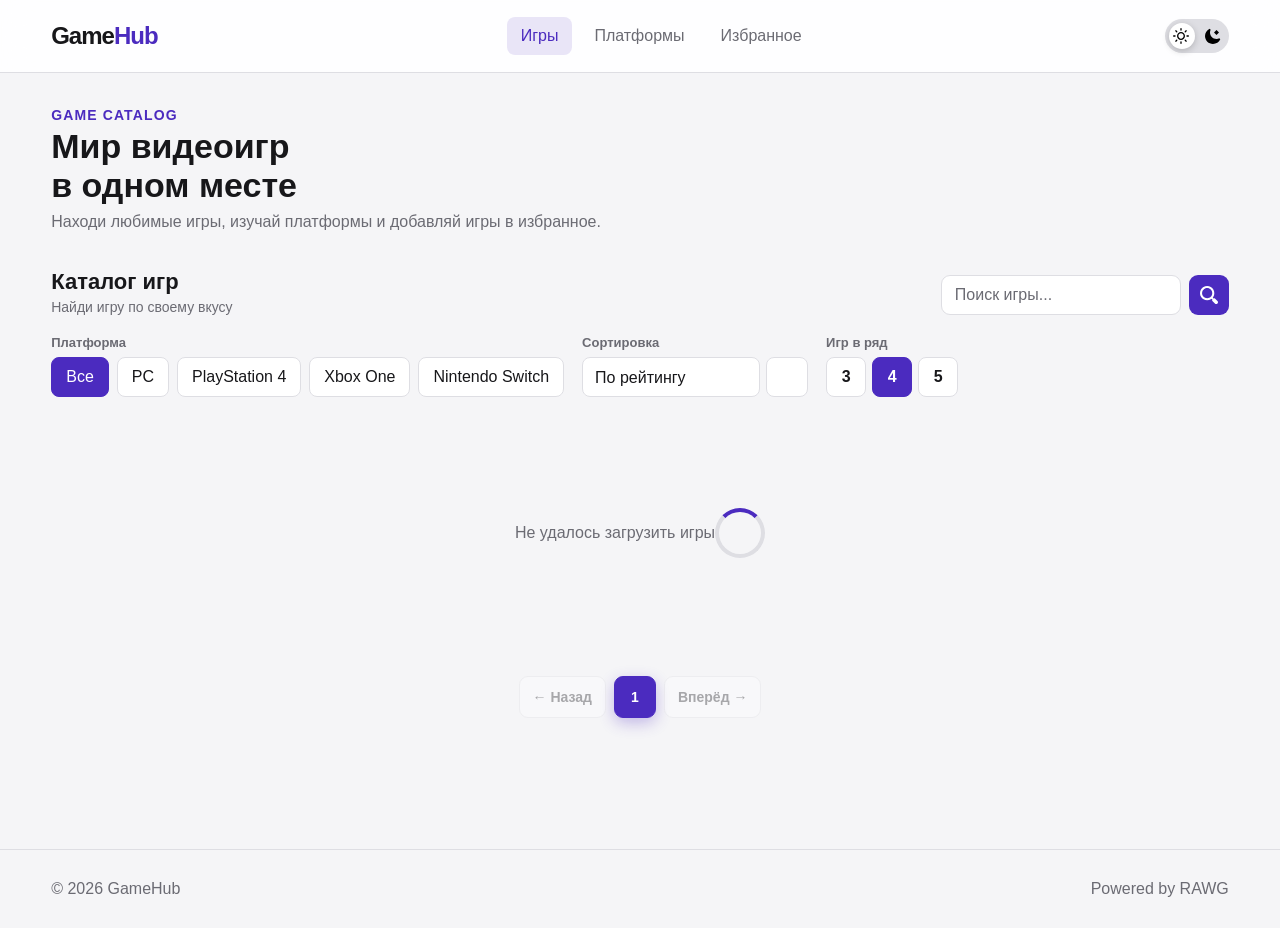
==== index.html @ fd990f07 "project" ====
<!doctype html>
<html lang="ru">
  <head>
    <meta charset="UTF-8" />
    <meta name="viewport" content="width=device-width, initial-scale=1.0" />
    <title>GameHub — каталог игр</title>

    <link rel="stylesheet" href="./css/global.css" />
    <link rel="stylesheet" href="./css/index.css" />
  </head>

  <body>
    <header class="header">
      <div class="container header__inner">
        <a href="./index.html" class="logo"> Game<span>Hub</span> </a>

        <nav class="nav">
          <a href="./index.html" class="nav__link active"> Игры </a>

          <a href="./platforms.html" class="nav__link"> Платформы </a>

          <a href="./favorites.html" class="nav__link"> Избранное </a>
        </nav>

        <label class="theme-switch">
          <input type="checkbox" id="themeToggle" />

          <span class="theme-switch__slider">
            <img
              src="./assets/svg/sun.svg"
              class="theme-switch__icon theme-switch__sun"
              alt=""
            />

            <img
              src="./assets/svg/moon.svg"
              class="theme-switch__icon theme-switch__moon"
              alt=""
            />

            <span class="theme-switch__circle"></span>
          </span>
        </label>
      </div>
    </header>

    <main>
      <section class="hero">
        <div class="container">
          <div class="hero__content">
            <p class="hero__subtitle">GAME CATALOG</p>

            <h1>
              Мир видеоигр<br />
              в одном месте
            </h1>

            <p class="hero__description">
              Находи любимые игры, изучай платформы и добавляй игры в избранное.
            </p>
          </div>
        </div>
      </section>

      <section class="catalog">
        <div class="container">
          <div class="catalog__top">
            <div>
              <h2>Каталог игр</h2>

              <p class="catalog__description">Найди игру по своему вкусу</p>
            </div>

            <div class="search">
              <input type="text" id="searchInput" placeholder="Поиск игры..." />

              <button id="searchButton" type="button" aria-label="Поиск">
                <img src="./assets/svg/magnifying-glass.svg" alt="" />
              </button>
            </div>
          </div>

          <div class="catalog-controls">
            <div class="filter-group">
              <span class="filter-label"> Платформа </span>

              <div class="filters">
                <button class="filter-button active" data-platform="">
                  Все
                </button>

                <button class="filter-button" data-platform="4">PC</button>

                <button class="filter-button" data-platform="18">
                  PlayStation 4
                </button>

                <button class="filter-button" data-platform="1">
                  Xbox One
                </button>

                <button class="filter-button" data-platform="7">
                  Nintendo Switch
                </button>
              </div>
            </div>

            <div class="sort-group">
              <label class="filter-label" for="sortSelect"> Сортировка </label>

              <div class="sort-control">
                <div class="select-wrapper">
                  <select id="sortSelect">
                    <option value="rating">По рейтингу</option>

                    <option value="released">По дате выхода</option>

                    <option value="added">По популярности</option>

                    <option value="name">По названию</option>
                  </select>

                  <img
                    src="./assets/svg/arrow-down-search.svg"
                    class="select-arrow"
                    alt=""
                  />
                </div>

                <button
                  type="button"
                  id="sortDirection"
                  class="sort-direction"
                  aria-label="Изменить направление сортировки"
                  title="Изменить направление сортировки"
                >
                  <img
                    id="sortDirectionIcon"
                    src="./assets/svg/arrow-up.svg"
                    alt=""
                  />
                </button>
              </div>
            </div>

            <div class="view-group">
              <span class="filter-label"> Игр в ряд </span>

              <div class="view-buttons">
                <button class="view-button" data-columns="3">3</button>

                <button class="view-button active" data-columns="4">4</button>

                <button class="view-button" data-columns="5">5</button>
              </div>
            </div>
          </div>

          <div id="gamesContainer" class="games-grid">
            <div class="loader">Загрузка игр...</div>
          </div>

          <div class="pagination">
            <button id="prevButton" class="pagination__arrow" disabled>
              ← Назад
            </button>

            <span id="pageNumber">1</span>

            <button id="nextButton" class="pagination__arrow">Вперёд →</button>
          </div>
        </div>
      </section>
    </main>

    <footer class="footer">
      <div class="container">
        <p>© 2026 GameHub</p>
        <p>Powered by RAWG</p>
      </div>
    </footer>

    <script src="./js/theme.js"></script>
    <script src="./js/api.js"></script>
    <script src="./js/index.js"></script>
  </body>
</html>
---- css/global.css ----
* {
  margin: 0;
  padding: 0;
  box-sizing: border-box;
}

:root {
  --bg: #f5f5f7;
  --surface: #ffffff;
  --surface-hover: #eeeeef;

  --text: #17171a;
  --text-secondary: #6b6b73;

  --border: #dedee3;

  --accent: #4b2bbf;
  --accent-hover: #38208f;

  --shadow: 0 10px 30px rgba(0, 0, 0, 0.08);

  --radius: 14px;

  --transition: 0.25s ease;
}

body.dark {
  --bg: #101014;
  --surface: #18181d;
  --surface-hover: #222229;

  --text: #f5f5f7;
  --text-secondary: #a5a5ad;

  --border: #303038;

  --accent: #5b3bc4;
  --accent-hover: #482ba8;

  --shadow: 0 10px 30px rgba(0, 0, 0, 0.3);
}

html {
  scroll-behavior: smooth;
}

body {
  font-family: "Inter", "Segoe UI", Arial, sans-serif;
  background: var(--bg);
  color: var(--text);
  transition:
    background var(--transition),
    color var(--transition);
  min-height: 100vh;
}

a {
  color: inherit;
  text-decoration: none;
}

button,
input,
select {
  font: inherit;
}

button {
  cursor: pointer;
}

.container {
  width: min(1200px, 92%);
  margin: 0 auto;
}

.header {
  position: sticky;
  top: 0;
  z-index: 100;
  background: color-mix(in srgb, var(--surface) 90%, transparent);
  backdrop-filter: blur(15px);
  border-bottom: 1px solid var(--border);
}

.header__inner {
  min-height: 72px;
  display: flex;
  align-items: center;
  justify-content: space-between;
  gap: 30px;
}

.logo {
  font-size: 24px;
  font-weight: 800;
  letter-spacing: -1px;
}

.logo span {
  color: var(--accent);
}

.nav {
  display: flex;
  align-items: center;
  gap: 8px;
}

.nav__link {
  padding: 10px 14px;
  color: var(--text-secondary);
  border-radius: 8px;
  transition: var(--transition);
}

.nav__link:hover {
  color: var(--text);
  background: var(--surface-hover);
}

.nav__link.active {
  color: var(--accent);
  background: color-mix(in srgb, var(--accent) 12%, transparent);
}

.theme-switch {
  position: relative;
  width: 64px;
  height: 34px;
  display: block;
  flex-shrink: 0;
  cursor: pointer;
}

.theme-switch input {
  position: absolute;
  width: 1px;
  height: 1px;
  opacity: 0;
  pointer-events: none;
}

.theme-switch__slider {
  position: absolute;
  inset: 0;
  display: flex;
  align-items: center;
  justify-content: space-between;
  padding: 0 8px;
  border-radius: 50px;
  background: #dedee3;
  transition: var(--transition);
}

body.dark .theme-switch__slider {
  background: #393944;
}

.theme-switch__icon {
  position: relative;
  z-index: 2;
  width: 16px;
  height: 16px;
  object-fit: contain;
  transition: var(--transition);
  filter: brightness(0);
}

.theme-switch__sun {
  opacity: 1;
}

.theme-switch__moon {
  opacity: 1;
}

.theme-switch__circle {
  position: absolute;
  top: 4px;
  left: 4px;
  width: 26px;
  height: 26px;
  border-radius: 50%;
  background: #ffffff;
  box-shadow: 0 2px 7px rgba(0, 0, 0, 0.2);
  transition: transform var(--transition);
}

.theme-switch input:checked + .theme-switch__slider .theme-switch__circle {
  transform: translateX(30px);
}

.theme-switch input:checked + .theme-switch__slider .theme-switch__sun {
  opacity: 0.45;
}

.theme-switch input:checked + .theme-switch__slider .theme-switch__moon {
  opacity: 1;
}

.footer {
  margin-top: 80px;
  padding: 30px 0;
  border-top: 1px solid var(--border);
  color: var(--text-secondary);
}

.footer .container {
  display: flex;
  justify-content: space-between;
  gap: 20px;
}

.loader {
  width: 100%;
  padding: 80px 20px;
  text-align: center;
  color: var(--text-secondary);
}

.page-header {
  padding: 80px 0 50px;
  background: var(--surface);
  border-bottom: 1px solid var(--border);
}

.page-header__subtitle {
  color: var(--accent);
  font-size: 13px;
  font-weight: 700;
  letter-spacing: 2px;
  margin-bottom: 12px;
}

.page-header h1 {
  font-size: clamp(40px, 6vw, 70px);
  letter-spacing: -3px;
  margin-bottom: 15px;
}

.page-header p:last-child {
  color: var(--text-secondary);
  font-size: 18px;
}

.sort-direction img,
.sort-arrow img,
.filter-arrow img,
.arrow-icon {
  width: 16px;
  height: 16px;
  object-fit: contain;
  filter: brightness(0) invert(1);
}

.scroll-top {
  position: fixed;
  right: 28px;
  bottom: 28px;
  z-index: 9999;
  width: 50px;
  height: 50px;
  display: flex;
  align-items: center;
  justify-content: center;
  padding: 0;
  border: 1px solid var(--border);
  border-radius: 50%;
  background: var(--surface);
  color: var(--text);
  box-shadow: 0 8px 25px rgba(0, 0, 0, 0.25);
  opacity: 0;
  visibility: hidden;
  pointer-events: none;
  transform: translateY(15px);
  transition:
    opacity 0.3s ease,
    visibility 0.3s ease,
    transform 0.3s ease,
    background 0.25s ease,
    border-color 0.25s ease;
}

.scroll-top.visible {
  opacity: 1;
  visibility: visible;
  pointer-events: auto;
  transform: translateY(0);
}

.scroll-top:hover {
  background: var(--accent);
  border-color: var(--accent);
  transform: translateY(-4px);
}

.scroll-top:active {
  transform: scale(0.92);
}

.scroll-top img {
  width: 20px;
  height: 20px;
  object-fit: contain;
  filter: brightness(0) invert(1);
}

@media (max-width: 700px) {
  .header__inner {
    min-height: 64px;
  }

  .nav {
    display: none;
  }

  .footer .container {
    flex-direction: column;
  }

  .scroll-top {
    right: 18px;
    bottom: 18px;
    width: 44px;
    height: 44px;
  }

  .scroll-top img {
    width: 18px;
    height: 18px;
  }
}
---- css/index.css ----
.hero {
  padding: 34px 0 28px;
}

.hero__content {
  animation: fadeUp 0.6s ease both;
}

.hero__subtitle {
  margin: 0 0 4px;
  font-size: 14px;
  font-weight: 600;
  color: var(--accent);
  letter-spacing: 0.08em;
  text-transform: uppercase;
}

.hero h1 {
  margin: 0;
  font-size: 34px;
  line-height: 1.15;
  animation: fadeDown 0.6s ease both;
}

.hero__description {
  margin: 8px 0 0;
  color: var(--text-secondary);
  font-size: 16px;
  animation: fadeUp 0.6s ease 0.1s both;
}

.catalog {
  padding: 10px 0 50px;
}

.catalog__top {
  display: flex;
  align-items: end;
  justify-content: space-between;
  gap: 30px;
  margin-bottom: 20px;
}

.catalog__top h2 {
  font-size: 22px;
}

.catalog__description {
  margin-top: 4px;
  color: var(--text-secondary);
  font-size: 14px;
}

.search {
  display: flex;
  gap: 8px;
}

.search input {
  width: 240px;
  height: 40px;
  padding: 0 13px;
  border: 1px solid var(--border);
  border-radius: 9px;
  outline: none;
  background: var(--surface);
  color: var(--text);
  transition:
    border-color 0.25s ease,
    box-shadow 0.25s ease,
    transform 0.25s ease;
}

.search input::placeholder {
  color: var(--text-secondary);
}

.search input:focus {
  border-color: var(--accent);
  box-shadow: 0 0 0 3px color-mix(in srgb, var(--accent) 18%, transparent);
  transform: translateY(-1px);
}

.search button {
  width: 40px;
  height: 40px;
  display: flex;
  align-items: center;
  justify-content: center;
  padding: 0;
  border: 0;
  border-radius: 9px;
  background: var(--accent);
  color: #ffffff;
  transition:
    transform 0.2s ease,
    background 0.25s ease,
    box-shadow 0.2s ease;
}

.search button:hover {
  background: var(--accent-hover);
  transform: translateY(-2px);
  box-shadow: 0 7px 18px color-mix(in srgb, var(--accent) 30%, transparent);
}

.search button:active {
  transform: scale(0.95);
}

.search button img {
  width: 18px;
  height: 18px;
  object-fit: contain;
  filter: brightness(0) invert(1);
}

.catalog-controls {
  display: flex;
  flex-wrap: wrap;
  align-items: end;
  gap: 18px;
  margin-bottom: 26px;
  animation: fadeUp 0.5s ease 0.15s both;
}

.filter-group,
.sort-group,
.view-group {
  display: flex;
  flex-direction: column;
  gap: 7px;
}

.filter-label {
  font-size: 13px;
  font-weight: 600;
  color: var(--text-secondary);
}

.filters {
  display: flex;
  flex-wrap: wrap;
  gap: 8px;
}

.filter-button {
  height: 40px;
  padding: 0 14px;
  border: 1px solid var(--border);
  border-radius: 8px;
  background: var(--surface);
  color: var(--text);
  cursor: pointer;
  transition:
    transform 0.2s ease,
    background 0.25s ease,
    border-color 0.25s ease,
    color 0.25s ease;
}

.filter-button:hover {
  transform: translateY(-2px);
  border-color: var(--accent);
}

.filter-button:active {
  transform: scale(0.96);
}

.filter-button.active {
  background: var(--accent);
  border-color: var(--accent);
  color: #ffffff;
}

.sort-control {
  display: flex;
  align-items: center;
  gap: 6px;
}

.select-wrapper {
  position: relative;
  display: flex;
  align-items: center;
}

#sortSelect {
  min-width: 170px;
  height: 40px;
  padding: 0 36px 0 12px;
  border: 1px solid var(--border);
  border-radius: 8px;
  outline: none;
  appearance: none;
  background: var(--surface);
  color: var(--text);
  cursor: pointer;
  transition:
    border-color 0.25s ease,
    box-shadow 0.25s ease;
}

#sortSelect:hover,
#sortSelect:focus {
  border-color: var(--accent);
  box-shadow: 0 0 0 3px color-mix(in srgb, var(--accent) 18%, transparent);
}

.select-arrow {
  position: absolute;
  right: 11px;
  width: 14px;
  height: 14px;
  pointer-events: none;
  object-fit: contain;
  filter: brightness(0) invert(1);
}

.sort-direction {
  width: 42px;
  height: 40px;
  flex-shrink: 0;
  display: flex;
  align-items: center;
  justify-content: center;
  padding: 0;
  border: 1px solid var(--border);
  border-radius: 8px;
  background: var(--surface);
  color: var(--text);
  cursor: pointer;
  transition:
    transform 0.2s ease,
    background 0.25s ease,
    border-color 0.25s ease;
}

.sort-direction:hover {
  background: var(--surface-hover);
  border-color: var(--accent);
  transform: translateY(-2px);
}

.sort-direction:active {
  transform: scale(0.92);
}

.sort-direction img {
  width: 16px;
  height: 16px;
  object-fit: contain;
  filter: brightness(0) invert(1);
}

.view-buttons {
  display: flex;
  gap: 6px;
}

.view-button {
  width: 40px;
  height: 40px;
  border: 1px solid var(--border);
  border-radius: 8px;
  background: var(--surface);
  color: var(--text);
  cursor: pointer;
  font-weight: 700;
  transition:
    transform 0.2s ease,
    background 0.25s ease,
    border-color 0.25s ease,
    color 0.25s ease;
}

.view-button:hover {
  transform: translateY(-2px);
  border-color: var(--accent);
}

.view-button:active {
  transform: scale(0.92);
}

.view-button.active {
  background: var(--accent);
  border-color: var(--accent);
  color: #ffffff;
}

.games-grid {
  --columns: 4;
  display: grid;
  grid-template-columns: repeat(var(--columns), minmax(0, 1fr));
  gap: 20px;
}

.game-card {
  position: relative;
  min-width: 0;
  overflow: hidden;
  border: 1px solid var(--border);
  border-radius: 14px;
  background: var(--surface);
  cursor: pointer;
  opacity: 0;
  transform: translateY(18px) scale(0.98);
  animation: cardAppear 0.55s ease forwards;
  transition:
    transform 0.3s ease,
    box-shadow 0.3s ease,
    border-color 0.3s ease;
}

.game-card:hover {
  transform: translateY(-7px) scale(1.015);
  border-color: var(--accent);
  box-shadow: 0 16px 35px rgba(0, 0, 0, 0.18);
}

.game-card__image {
  position: relative;
  height: 210px;
  overflow: hidden;
  background: var(--surface-hover);
}

.game-card__image img {
  width: 100%;
  height: 100%;
  display: block;
  object-fit: cover;
  transition:
    transform 0.5s ease,
    filter 0.5s ease;
}

.game-card:hover .game-card__image img {
  transform: scale(1.08);
  filter: brightness(1.05);
}

.game-card__overlay {
  position: absolute;
  inset: 0;
  background: linear-gradient(
    to top,
    rgba(0, 0, 0, 0.75),
    rgba(0, 0, 0, 0.05) 65%
  );
  opacity: 0.85;
  transition: opacity 0.3s ease;
}

.game-card:hover .game-card__overlay {
  opacity: 1;
}

.game-card__content {
  padding: 14px;
}

.game-card__title {
  margin: 0 0 9px;
  color: var(--text);
  font-size: 16px;
  font-weight: 700;
  line-height: 1.35;
  display: -webkit-box;
  /* -webkit-line-clamp: 2; */
  -webkit-box-orient: vertical;
  overflow: hidden;
}

.game-card__meta {
  display: flex;
  align-items: center;
  justify-content: space-between;
  gap: 10px;
  color: var(--text-secondary);
  font-size: 13px;
}

.game-card__rating {
  color: #f5b301;
  font-weight: 700;
}

.favorite-button {
  position: absolute;
  top: 10px;
  right: 10px;
  z-index: 3;
  width: 38px;
  height: 38px;
  display: flex;
  align-items: center;
  justify-content: center;
  border: 0;
  border-radius: 50%;
  background: rgba(0, 0, 0, 0.58);
  color: #ffffff;
  font-size: 20px;
  cursor: pointer;
  backdrop-filter: blur(5px);
  transition:
    transform 0.2s ease,
    background 0.25s ease,
    color 0.25s ease;
}

.favorite-button:hover {
  transform: scale(1.12);
  background: rgba(0, 0, 0, 0.78);
}

.favorite-button:active {
  transform: scale(0.9);
}

.favorite-button.active {
  color: #ff4d6d;
  animation: heartPop 0.35s ease;
}

.pagination {
  display: flex;
  align-items: center;
  justify-content: center;
  gap: 8px;
  margin-top: 32px;
  min-height: 44px;
  animation: fadeUp 0.5s ease 0.2s both;
}

.pagination button {
  font-family: inherit;
}

.pagination__arrow,
.pagination__page {
  height: 42px;
  min-width: 42px;
  padding: 0 13px;
  border: 1px solid var(--border);
  border-radius: 9px;
  background: var(--surface);
  color: var(--text);
  font-size: 14px;
  font-weight: 600;
  transition:
    background 0.2s ease,
    border-color 0.2s ease,
    color 0.2s ease,
    transform 0.2s ease,
    box-shadow 0.2s ease;
}

.pagination__arrow:hover:not(:disabled),
.pagination__page:hover:not(.active) {
  background: var(--surface-hover);
  border-color: var(--accent);
  transform: translateY(-2px);
}

.pagination__page.active {
  background: var(--accent);
  border-color: var(--accent);
  color: #ffffff;
  box-shadow: 0 5px 15px color-mix(in srgb, var(--accent) 30%, transparent);
}

.pagination__arrow:active:not(:disabled),
.pagination__page:active:not(.active) {
  transform: scale(0.94);
}

.pagination__arrow:disabled {
  opacity: 0.35;
  cursor: not-allowed;
}

.pagination__dots {
  min-width: 30px;
  height: 42px;
  display: flex;
  align-items: center;
  justify-content: center;
  color: var(--text-secondary);
  font-size: 16px;
  font-weight: 700;
}

#pageNumber {
  display: none;
}

.loader {
  grid-column: 1 / -1;
  display: flex;
  justify-content: center;
  align-items: center;
  min-height: 220px;
}

.loader::after {
  content: "";
  width: 42px;
  height: 42px;
  border: 4px solid var(--border);
  border-top-color: var(--accent);
  border-radius: 50%;
  animation: spin 0.8s linear infinite;
}

@keyframes cardAppear {
  from {
    opacity: 0;
    transform: translateY(18px) scale(0.98);
  }

  to {
    opacity: 1;
    transform: translateY(0) scale(1);
  }
}

@keyframes fadeUp {
  from {
    opacity: 0;
    transform: translateY(15px);
  }

  to {
    opacity: 1;
    transform: translateY(0);
  }
}

@keyframes fadeDown {
  from {
    opacity: 0;
    transform: translateY(-15px);
  }

  to {
    opacity: 1;
    transform: translateY(0);
  }
}

@keyframes heartPop {
  0% {
    transform: scale(1);
  }

  40% {
    transform: scale(1.35);
  }

  70% {
    transform: scale(0.9);
  }

  100% {
    transform: scale(1);
  }
}

@keyframes spin {
  to {
    transform: rotate(360deg);
  }
}

@media (max-width: 1100px) {
  .games-grid {
    --columns: 3;
  }
}

@media (max-width: 800px) {
  .catalog__top {
    align-items: stretch;
    flex-direction: column;
  }

  .search {
    width: 100%;
  }

  .search input {
    flex: 1;
    width: auto;
  }

  .catalog-controls {
    align-items: stretch;
    flex-direction: column;
  }

  .filter-group,
  .sort-group,
  .view-group {
    width: 100%;
  }

  .games-grid {
    --columns: 2;
  }

  .game-card__image {
    height: 200px;
  }
}

@media (max-width: 560px) {
  .hero h1 {
    font-size: 28px;
  }

  .search {
    flex-direction: row;
  }

  .games-grid {
    --columns: 1;
  }

  .game-card__image {
    height: 220px;
  }

  .pagination {
    gap: 5px;
  }

  .pagination__arrow {
    padding: 0 9px;
  }

  .pagination__page {
    min-width: 36px;
    padding: 0 8px;
  }

  .pagination__dots {
    min-width: 20px;
  }
}

@media (prefers-reduced-motion: reduce) {
  *,
  *::before,
  *::after {
    animation-duration: 0.01ms !important;
    animation-iteration-count: 1 !important;
    scroll-behavior: auto !important;
    transition-duration: 0.01ms !important;
  }
}
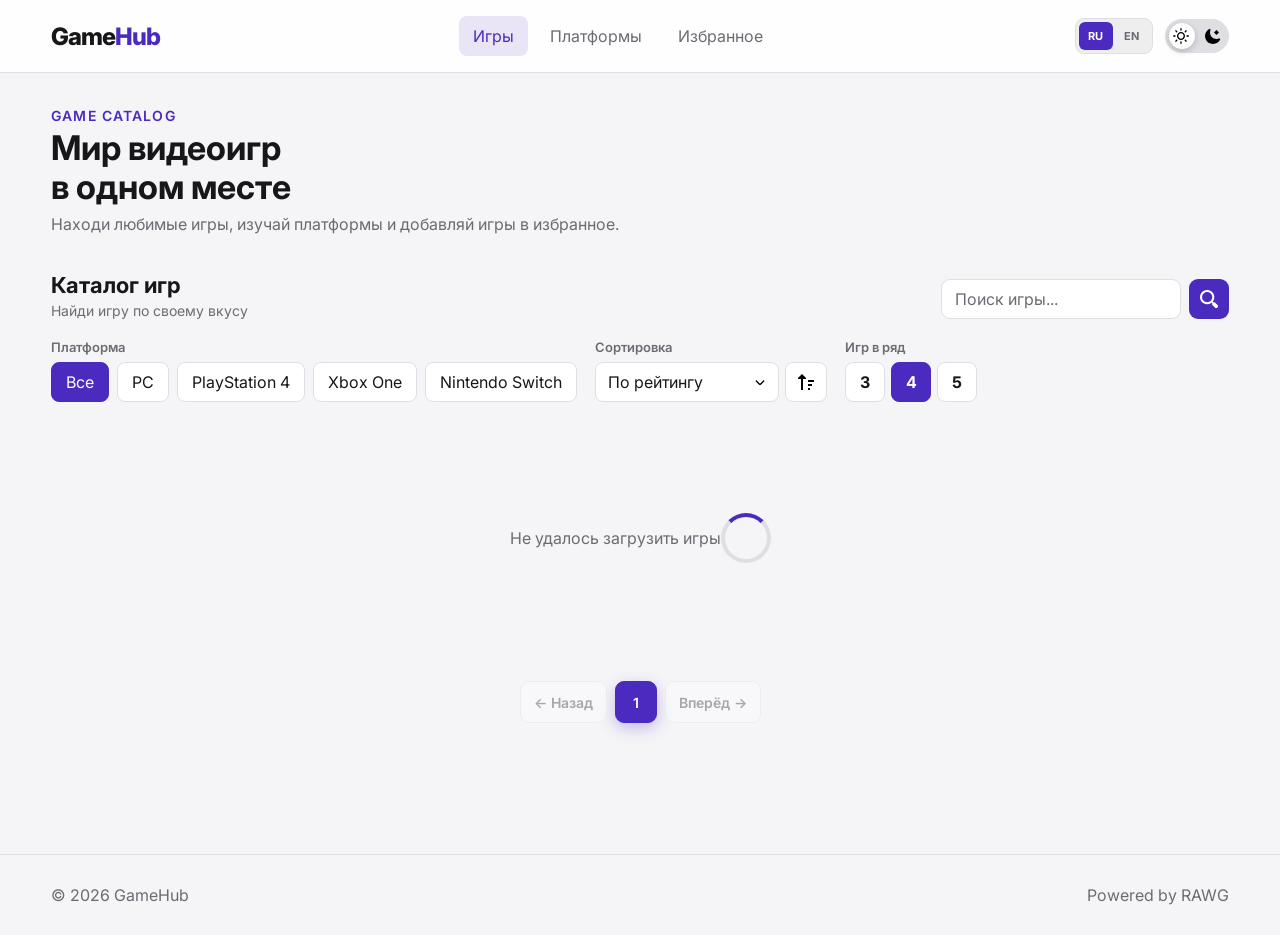
==== commit e24ce200: "123" ====
--- a/index.html
+++ b/index.html
@@ -5,6 +5,13 @@
     <meta name="viewport" content="width=device-width, initial-scale=1.0" />
     <title>GameHub — каталог игр</title>
 
+    <link rel="preconnect" href="https://fonts.googleapis.com" />
+    <link rel="preconnect" href="https://fonts.gstatic.com" crossorigin />
+    <link
+      href="https://fonts.googleapis.com/css2?family=Inter:wght@400;500;600;700;800&display=swap"
+      rel="stylesheet"
+    />
+
     <link rel="stylesheet" href="./css/global.css" />
     <link rel="stylesheet" href="./css/index.css" />
   </head>
@@ -15,32 +22,54 @@
         <a href="./index.html" class="logo"> Game<span>Hub</span> </a>
 
         <nav class="nav">
-          <a href="./index.html" class="nav__link active"> Игры </a>
-
-          <a href="./platforms.html" class="nav__link"> Платформы </a>
-
-          <a href="./favorites.html" class="nav__link"> Избранное </a>
+          <a href="./index.html" class="nav__link active" data-i18n="games">
+            Игры
+          </a>
+
+          <a href="./platforms.html" class="nav__link" data-i18n="platforms">
+            Платформы
+          </a>
+
+          <a href="./favorites.html" class="nav__link" data-i18n="favorites">
+            Избранное
+          </a>
         </nav>
 
-        <label class="theme-switch">
-          <input type="checkbox" id="themeToggle" />
-
-          <span class="theme-switch__slider">
-            <img
-              src="./assets/svg/sun.svg"
-              class="theme-switch__icon theme-switch__sun"
-              alt=""
-            />
-
-            <img
-              src="./assets/svg/moon.svg"
-              class="theme-switch__icon theme-switch__moon"
-              alt=""
-            />
-
-            <span class="theme-switch__circle"></span>
-          </span>
-        </label>
+        <div class="header__actions">
+          <div class="language-switch">
+            <button
+              type="button"
+              class="language-button active"
+              data-language="ru"
+            >
+              RU
+            </button>
+
+            <button type="button" class="language-button" data-language="en">
+              EN
+            </button>
+          </div>
+
+          <label class="theme-switch">
+            <input type="checkbox" id="themeToggle" />
+
+            <span class="theme-switch__slider">
+              <img
+                src="./assets/svg/sun.svg"
+                class="theme-switch__icon theme-switch__sun"
+                alt=""
+              />
+
+              <img
+                src="./assets/svg/moon.svg"
+                class="theme-switch__icon theme-switch__moon"
+                alt=""
+              />
+
+              <span class="theme-switch__circle"></span>
+            </span>
+          </label>
+        </div>
       </div>
     </header>
 
@@ -48,14 +77,14 @@
       <section class="hero">
         <div class="container">
           <div class="hero__content">
-            <p class="hero__subtitle">GAME CATALOG</p>
-
-            <h1>
+            <p class="hero__subtitle" data-i18n="gameCatalog">GAME CATALOG</p>
+
+            <h1 data-i18n="heroTitle">
               Мир видеоигр<br />
               в одном месте
             </h1>
 
-            <p class="hero__description">
+            <p class="hero__description" data-i18n="heroDescription">
               Находи любимые игры, изучай платформы и добавляй игры в избранное.
             </p>
           </div>
@@ -66,15 +95,27 @@
         <div class="container">
           <div class="catalog__top">
             <div>
-              <h2>Каталог игр</h2>
-
-              <p class="catalog__description">Найди игру по своему вкусу</p>
+              <h2 data-i18n="catalogTitle">Каталог игр</h2>
+
+              <p class="catalog__description" data-i18n="catalogDescription">
+                Найди игру по своему вкусу
+              </p>
             </div>
 
             <div class="search">
-              <input type="text" id="searchInput" placeholder="Поиск игры..." />
-
-              <button id="searchButton" type="button" aria-label="Поиск">
+              <input
+                type="text"
+                id="searchInput"
+                data-i18n-placeholder="searchPlaceholder"
+                placeholder="Поиск игры..."
+              />
+
+              <button
+                id="searchButton"
+                type="button"
+                data-i18n-aria-label="searchLabel"
+                aria-label="Поиск"
+              >
                 <img src="./assets/svg/magnifying-glass.svg" alt="" />
               </button>
             </div>
@@ -82,46 +123,72 @@
 
           <div class="catalog-controls">
             <div class="filter-group">
-              <span class="filter-label"> Платформа </span>
+              <span class="filter-label" data-i18n="platform"> Платформа </span>
 
               <div class="filters">
-                <button class="filter-button active" data-platform="">
+                <button
+                  class="filter-button active"
+                  data-platform=""
+                  data-i18n="all"
+                >
                   Все
                 </button>
 
-                <button class="filter-button" data-platform="4">PC</button>
-
-                <button class="filter-button" data-platform="18">
+                <button class="filter-button" data-platform="4" data-i18n="pc">
+                  PC
+                </button>
+
+                <button
+                  class="filter-button"
+                  data-platform="18"
+                  data-i18n="playstation"
+                >
                   PlayStation 4
                 </button>
 
-                <button class="filter-button" data-platform="1">
+                <button
+                  class="filter-button"
+                  data-platform="1"
+                  data-i18n="xbox"
+                >
                   Xbox One
                 </button>
 
-                <button class="filter-button" data-platform="7">
+                <button
+                  class="filter-button"
+                  data-platform="7"
+                  data-i18n="switch"
+                >
                   Nintendo Switch
                 </button>
               </div>
             </div>
 
             <div class="sort-group">
-              <label class="filter-label" for="sortSelect"> Сортировка </label>
+              <label class="filter-label" for="sortSelect" data-i18n="sorting">
+                Сортировка
+              </label>
 
               <div class="sort-control">
                 <div class="select-wrapper">
                   <select id="sortSelect">
-                    <option value="rating">По рейтингу</option>
-
-                    <option value="released">По дате выхода</option>
-
-                    <option value="added">По популярности</option>
-
-                    <option value="name">По названию</option>
+                    <option value="rating" data-i18n="rating">
+                      По рейтингу
+                    </option>
+
+                    <option value="released" data-i18n="released">
+                      По дате выхода
+                    </option>
+
+                    <option value="added" data-i18n="popularity">
+                      По популярности
+                    </option>
+
+                    <option value="name" data-i18n="name">По названию</option>
                   </select>
 
                   <img
-                    src="./assets/svg/arrow-down-search.svg"
+                    src="./assets/svg/arrow-down-filter.svg"
                     class="select-arrow"
                     alt=""
                   />
@@ -131,6 +198,8 @@
                   type="button"
                   id="sortDirection"
                   class="sort-direction"
+                  data-i18n-aria-label="sortDirection"
+                  data-i18n-title="sortDirection"
                   aria-label="Изменить направление сортировки"
                   title="Изменить направление сортировки"
                 >
@@ -144,7 +213,9 @@
             </div>
 
             <div class="view-group">
-              <span class="filter-label"> Игр в ряд </span>
+              <span class="filter-label" data-i18n="gamesPerRow">
+                Игр в ряд
+              </span>
 
               <div class="view-buttons">
                 <button class="view-button" data-columns="3">3</button>
@@ -157,31 +228,50 @@
           </div>
 
           <div id="gamesContainer" class="games-grid">
-            <div class="loader">Загрузка игр...</div>
+            <div class="loader" data-i18n="loading">Загрузка игр...</div>
           </div>
 
           <div class="pagination">
-            <button id="prevButton" class="pagination__arrow" disabled>
+            <button
+              id="prevButton"
+              class="pagination__arrow"
+              disabled
+              data-i18n="previous"
+            >
               ← Назад
             </button>
 
             <span id="pageNumber">1</span>
 
-            <button id="nextButton" class="pagination__arrow">Вперёд →</button>
+            <button id="nextButton" class="pagination__arrow" data-i18n="next">
+              Вперёд →
+            </button>
           </div>
         </div>
       </section>
     </main>
 
+    <button
+      id="scrollTopButton"
+      class="scroll-top"
+      type="button"
+      data-i18n-aria-label="scrollTop"
+      aria-label="Наверх"
+    >
+      <img src="./assets/svg/arrow-up.svg" alt="" />
+    </button>
+
     <footer class="footer">
       <div class="container">
         <p>© 2026 GameHub</p>
-        <p>Powered by RAWG</p>
+
+        <p data-i18n="footerPowered">Powered by RAWG</p>
       </div>
     </footer>
 
     <script src="./js/theme.js"></script>
     <script src="./js/api.js"></script>
+    <script src="./js/language.js"></script>
     <script src="./js/index.js"></script>
   </body>
-</html>+</html>
--- a/css/global.css
+++ b/css/global.css
@@ -78,7 +78,11 @@
   position: sticky;
   top: 0;
   z-index: 100;
-  background: color-mix(in srgb, var(--surface) 90%, transparent);
+  background: color-mix(
+    in srgb,
+    var(--surface) 90%,
+    transparent
+  );
   backdrop-filter: blur(15px);
   border-bottom: 1px solid var(--border);
 }
@@ -89,6 +93,13 @@
   align-items: center;
   justify-content: space-between;
   gap: 30px;
+}
+
+.header__actions {
+  display: flex;
+  align-items: center;
+  gap: 12px;
+  flex-shrink: 0;
 }
 
 .logo {
@@ -121,7 +132,51 @@
 
 .nav__link.active {
   color: var(--accent);
-  background: color-mix(in srgb, var(--accent) 12%, transparent);
+  background: color-mix(
+    in srgb,
+    var(--accent) 12%,
+    transparent
+  );
+}
+
+.language-switch {
+  display: flex;
+  align-items: center;
+  gap: 2px;
+  padding: 3px;
+  border: 1px solid var(--border);
+  border-radius: 9px;
+  background: var(--surface-hover);
+}
+
+.language-button {
+  min-width: 34px;
+  height: 28px;
+  padding: 0 7px;
+  border: 0;
+  border-radius: 6px;
+  background: transparent;
+  color: var(--text-secondary);
+  font-size: 11px;
+  font-weight: 700;
+  cursor: pointer;
+  transition:
+    background var(--transition),
+    color var(--transition),
+    transform var(--transition);
+}
+
+.language-button:hover {
+  color: var(--text);
+}
+
+.language-button.active {
+  background: var(--accent);
+  color: #ffffff;
+}
+
+.language-button:active {
+  transform: scale(0.94);
 }
 
 .theme-switch {
@@ -245,13 +300,29 @@
 }
 
 .sort-direction img,
+#sortDirectionIcon,
 .sort-arrow img,
 .filter-arrow img,
-.arrow-icon {
-  width: 16px;
-  height: 16px;
+.arrow-icon,
+.select-arrow,
+img[src$="arrow-up.svg"],
+img[src$="arrow-down.svg"] {
+  width: 16px !important;
+  height: 16px !important;
   object-fit: contain;
-  filter: brightness(0) invert(1);
+  filter: brightness(0) !important;
+  transition: filter var(--transition);
+}
+
+body.dark .sort-direction img,
+body.dark #sortDirectionIcon,
+body.dark .sort-arrow img,
+body.dark .filter-arrow img,
+body.dark .arrow-icon,
+body.dark .select-arrow,
+body.dark img[src$="arrow-up.svg"],
+body.dark img[src$="arrow-down.svg"] {
+  filter: brightness(0) invert(1) !important;
 }
 
 .scroll-top {
@@ -306,6 +377,20 @@
   filter: brightness(0) invert(1);
 }
 
+@media (max-width: 900px) {
+  .header__inner {
+    gap: 15px;
+  }
+
+  .nav {
+    gap: 3px;
+  }
+
+  .nav__link {
+    padding: 9px 10px;
+  }
+}
+
 @media (max-width: 700px) {
   .header__inner {
     min-height: 64px;
@@ -313,6 +398,10 @@
 
   .nav {
     display: none;
+  }
+
+  .header__actions {
+    margin-left: auto;
   }
 
   .footer .container {
